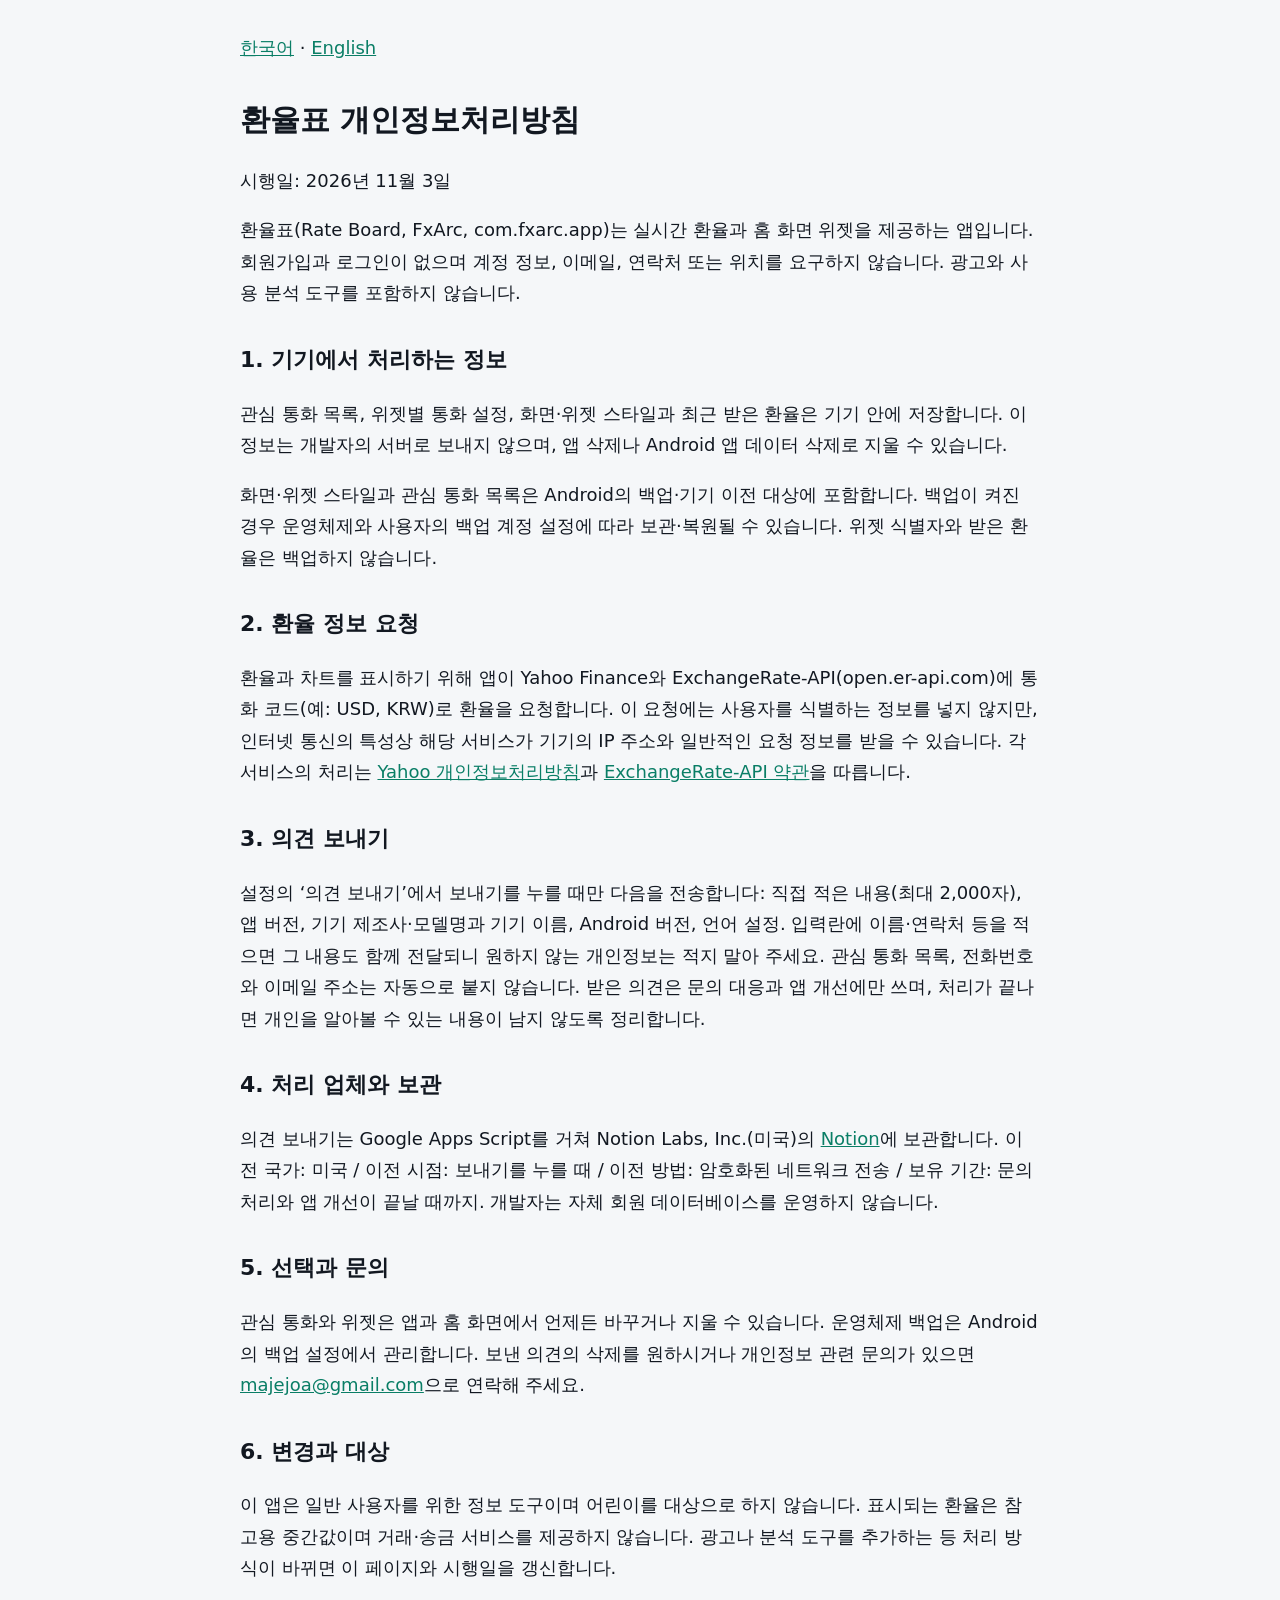
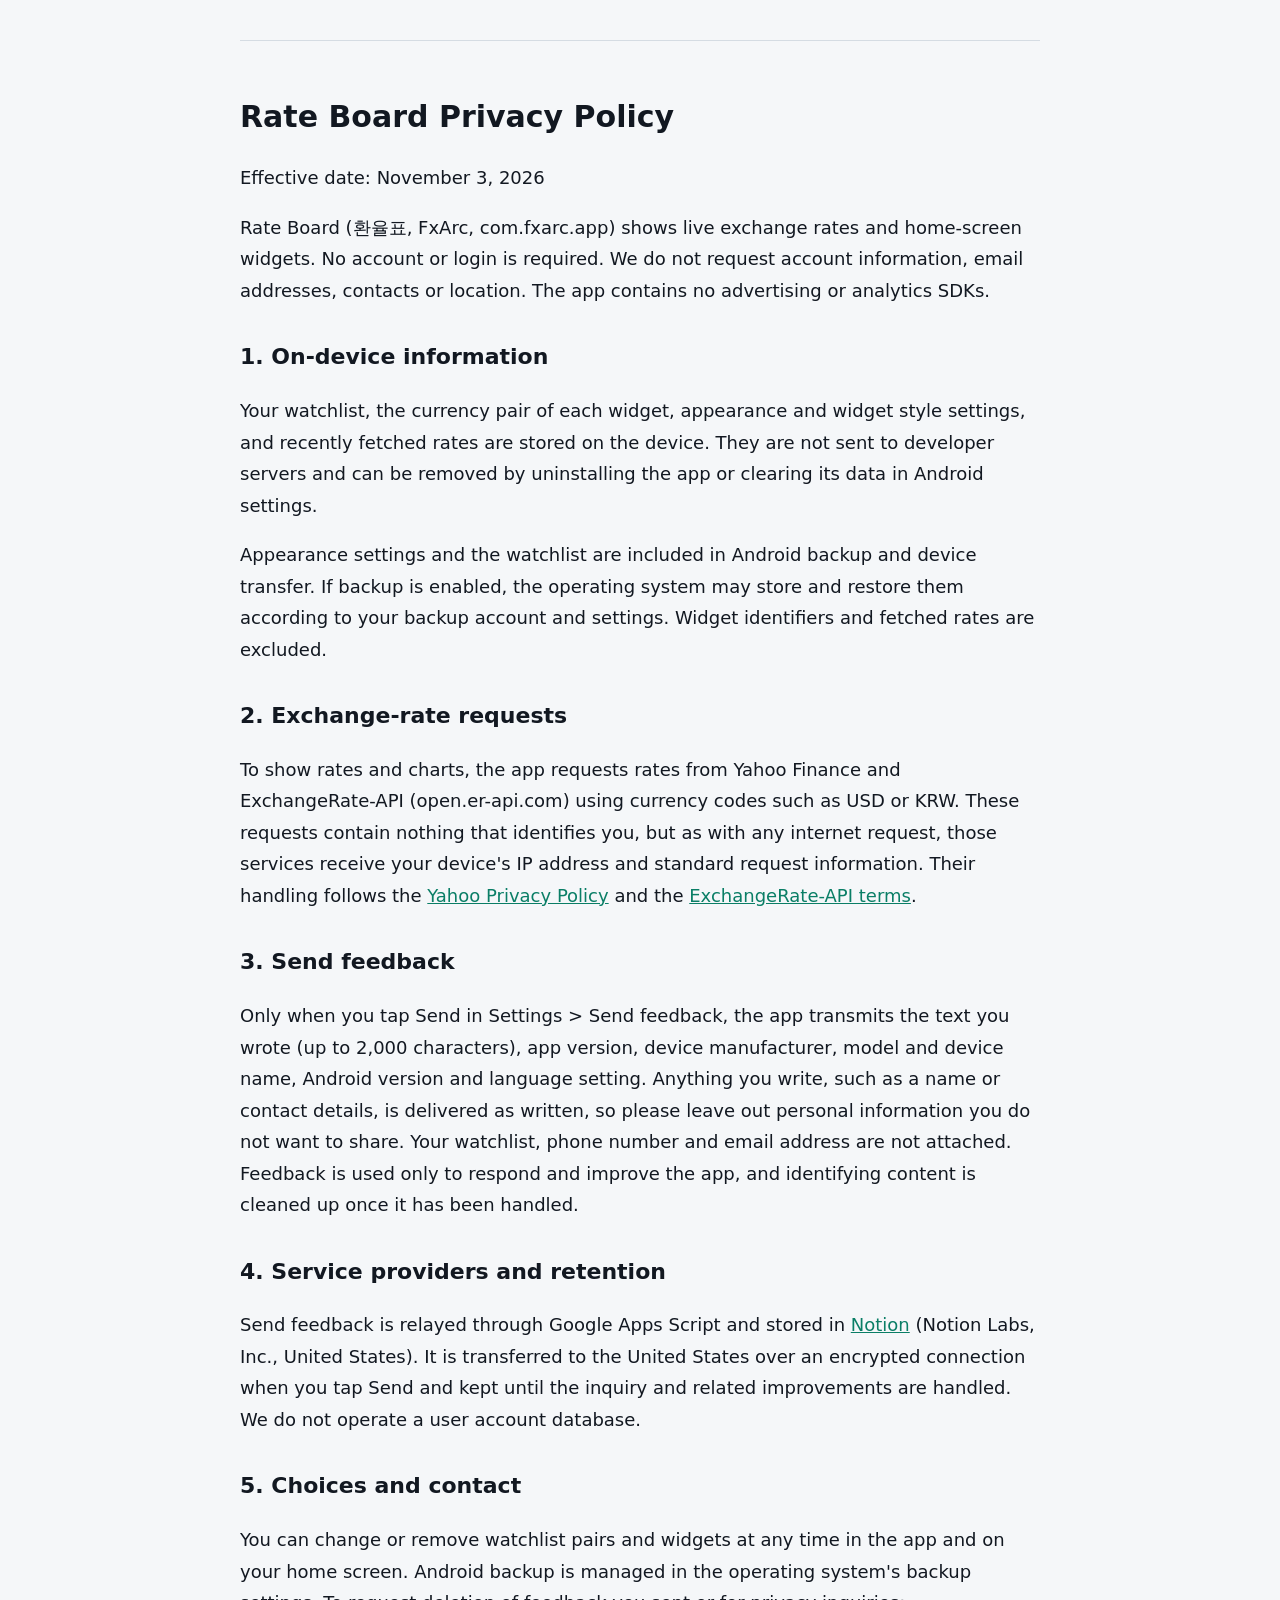
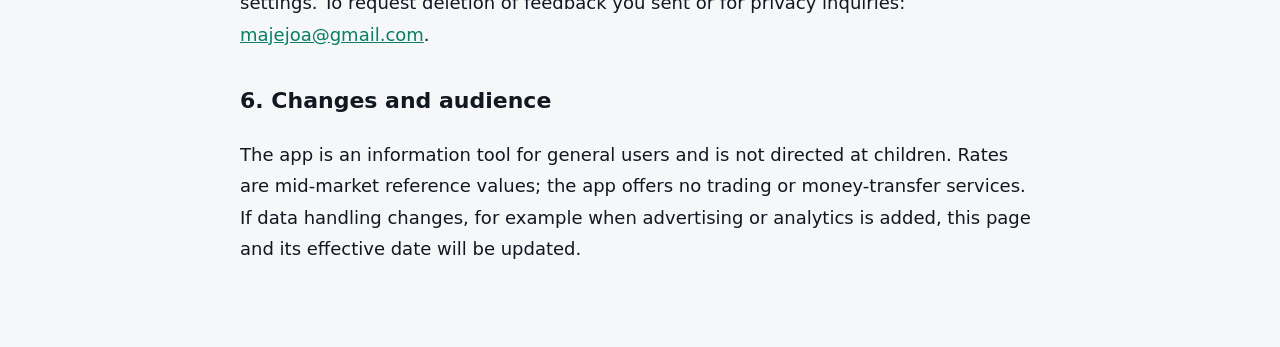
==== privacy.html @ fd6c63d9 "docs: add Rate Board privacy policy and landing page" ====
<!doctype html>
<html lang="ko"><head><meta charset="utf-8"><meta name="viewport" content="width=device-width,initial-scale=1"><title>환율표 개인정보처리방침 · Rate Board Privacy Policy</title><link rel="stylesheet" href="style.css"></head>
<body><main>
<nav><a href="#ko">한국어</a> · <a href="#en">English</a></nav>
<section id="ko">
<h1>환율표 개인정보처리방침</h1><p>시행일: 2026년 11월 3일</p>
<p>환율표(Rate Board, FxArc, com.fxarc.app)는 실시간 환율과 홈 화면 위젯을 제공하는 앱입니다. 회원가입과 로그인이 없으며 계정 정보, 이메일, 연락처 또는 위치를 요구하지 않습니다. 광고와 사용 분석 도구를 포함하지 않습니다.</p>
<h2>1. 기기에서 처리하는 정보</h2><p>관심 통화 목록, 위젯별 통화 설정, 화면·위젯 스타일과 최근 받은 환율은 기기 안에 저장합니다. 이 정보는 개발자의 서버로 보내지 않으며, 앱 삭제나 Android 앱 데이터 삭제로 지울 수 있습니다.</p><p>화면·위젯 스타일과 관심 통화 목록은 Android의 백업·기기 이전 대상에 포함합니다. 백업이 켜진 경우 운영체제와 사용자의 백업 계정 설정에 따라 보관·복원될 수 있습니다. 위젯 식별자와 받은 환율은 백업하지 않습니다.</p>
<h2>2. 환율 정보 요청</h2><p>환율과 차트를 표시하기 위해 앱이 Yahoo Finance와 ExchangeRate-API(open.er-api.com)에 통화 코드(예: USD, KRW)로 환율을 요청합니다. 이 요청에는 사용자를 식별하는 정보를 넣지 않지만, 인터넷 통신의 특성상 해당 서비스가 기기의 IP 주소와 일반적인 요청 정보를 받을 수 있습니다. 각 서비스의 처리는 <a href="https://legal.yahoo.com/us/en/yahoo/privacy/index.html">Yahoo 개인정보처리방침</a>과 <a href="https://www.exchangerate-api.com/terms">ExchangeRate-API 약관</a>을 따릅니다.</p>
<h2>3. 의견 보내기</h2><p>설정의 ‘의견 보내기’에서 보내기를 누를 때만 다음을 전송합니다: 직접 적은 내용(최대 2,000자), 앱 버전, 기기 제조사·모델명과 기기 이름, Android 버전, 언어 설정. 입력란에 이름·연락처 등을 적으면 그 내용도 함께 전달되니 원하지 않는 개인정보는 적지 말아 주세요. 관심 통화 목록, 전화번호와 이메일 주소는 자동으로 붙지 않습니다. 받은 의견은 문의 대응과 앱 개선에만 쓰며, 처리가 끝나면 개인을 알아볼 수 있는 내용이 남지 않도록 정리합니다.</p>
<h2>4. 처리 업체와 보관</h2><p>의견 보내기는 Google Apps Script를 거쳐 Notion Labs, Inc.(미국)의 <a href="https://www.notion.com/notion/privacy">Notion</a>에 보관합니다. 이전 국가: 미국 / 이전 시점: 보내기를 누를 때 / 이전 방법: 암호화된 네트워크 전송 / 보유 기간: 문의 처리와 앱 개선이 끝날 때까지. 개발자는 자체 회원 데이터베이스를 운영하지 않습니다.</p>
<h2>5. 선택과 문의</h2><p>관심 통화와 위젯은 앱과 홈 화면에서 언제든 바꾸거나 지울 수 있습니다. 운영체제 백업은 Android의 백업 설정에서 관리합니다. 보낸 의견의 삭제를 원하시거나 개인정보 관련 문의가 있으면 <a href="mailto:majejoa@gmail.com">majejoa@gmail.com</a>으로 연락해 주세요.</p>
<h2>6. 변경과 대상</h2><p>이 앱은 일반 사용자를 위한 정보 도구이며 어린이를 대상으로 하지 않습니다. 표시되는 환율은 참고용 중간값이며 거래·송금 서비스를 제공하지 않습니다. 광고나 분석 도구를 추가하는 등 처리 방식이 바뀌면 이 페이지와 시행일을 갱신합니다.</p>
</section><hr><section id="en">
<h1>Rate Board Privacy Policy</h1><p>Effective date: November 3, 2026</p>
<p>Rate Board (환율표, FxArc, com.fxarc.app) shows live exchange rates and home-screen widgets. No account or login is required. We do not request account information, email addresses, contacts or location. The app contains no advertising or analytics SDKs.</p>
<h2>1. On-device information</h2><p>Your watchlist, the currency pair of each widget, appearance and widget style settings, and recently fetched rates are stored on the device. They are not sent to developer servers and can be removed by uninstalling the app or clearing its data in Android settings.</p><p>Appearance settings and the watchlist are included in Android backup and device transfer. If backup is enabled, the operating system may store and restore them according to your backup account and settings. Widget identifiers and fetched rates are excluded.</p>
<h2>2. Exchange-rate requests</h2><p>To show rates and charts, the app requests rates from Yahoo Finance and ExchangeRate-API (open.er-api.com) using currency codes such as USD or KRW. These requests contain nothing that identifies you, but as with any internet request, those services receive your device's IP address and standard request information. Their handling follows the <a href="https://legal.yahoo.com/us/en/yahoo/privacy/index.html">Yahoo Privacy Policy</a> and the <a href="https://www.exchangerate-api.com/terms">ExchangeRate-API terms</a>.</p>
<h2>3. Send feedback</h2><p>Only when you tap Send in Settings &gt; Send feedback, the app transmits the text you wrote (up to 2,000 characters), app version, device manufacturer, model and device name, Android version and language setting. Anything you write, such as a name or contact details, is delivered as written, so please leave out personal information you do not want to share. Your watchlist, phone number and email address are not attached. Feedback is used only to respond and improve the app, and identifying content is cleaned up once it has been handled.</p>
<h2>4. Service providers and retention</h2><p>Send feedback is relayed through Google Apps Script and stored in <a href="https://www.notion.com/notion/privacy">Notion</a> (Notion Labs, Inc., United States). It is transferred to the United States over an encrypted connection when you tap Send and kept until the inquiry and related improvements are handled. We do not operate a user account database.</p>
<h2>5. Choices and contact</h2><p>You can change or remove watchlist pairs and widgets at any time in the app and on your home screen. Android backup is managed in the operating system's backup settings. To request deletion of feedback you sent or for privacy inquiries: <a href="mailto:majejoa@gmail.com">majejoa@gmail.com</a>.</p>
<h2>6. Changes and audience</h2><p>The app is an information tool for general users and is not directed at children. Rates are mid-market reference values; the app offers no trading or money-transfer services. If data handling changes, for example when advertising or analytics is added, this page and its effective date will be updated.</p>
</section></main></body></html>
---- style.css ----
:root{color-scheme:light}body{margin:0;background:#F5F7F9;color:#121821;font:18px/1.75 system-ui,sans-serif}main{max-width:800px;margin:auto;padding:32px 24px 64px}nav{margin-bottom:36px}a{color:#0A7E66}h1{font-size:30px;line-height:1.35}h2{margin-top:32px;font-size:22px}hr{margin:56px 0;border:0;border-top:1px solid #D5DCE3}pre{white-space:pre-wrap;font-size:14px;line-height:1.6}
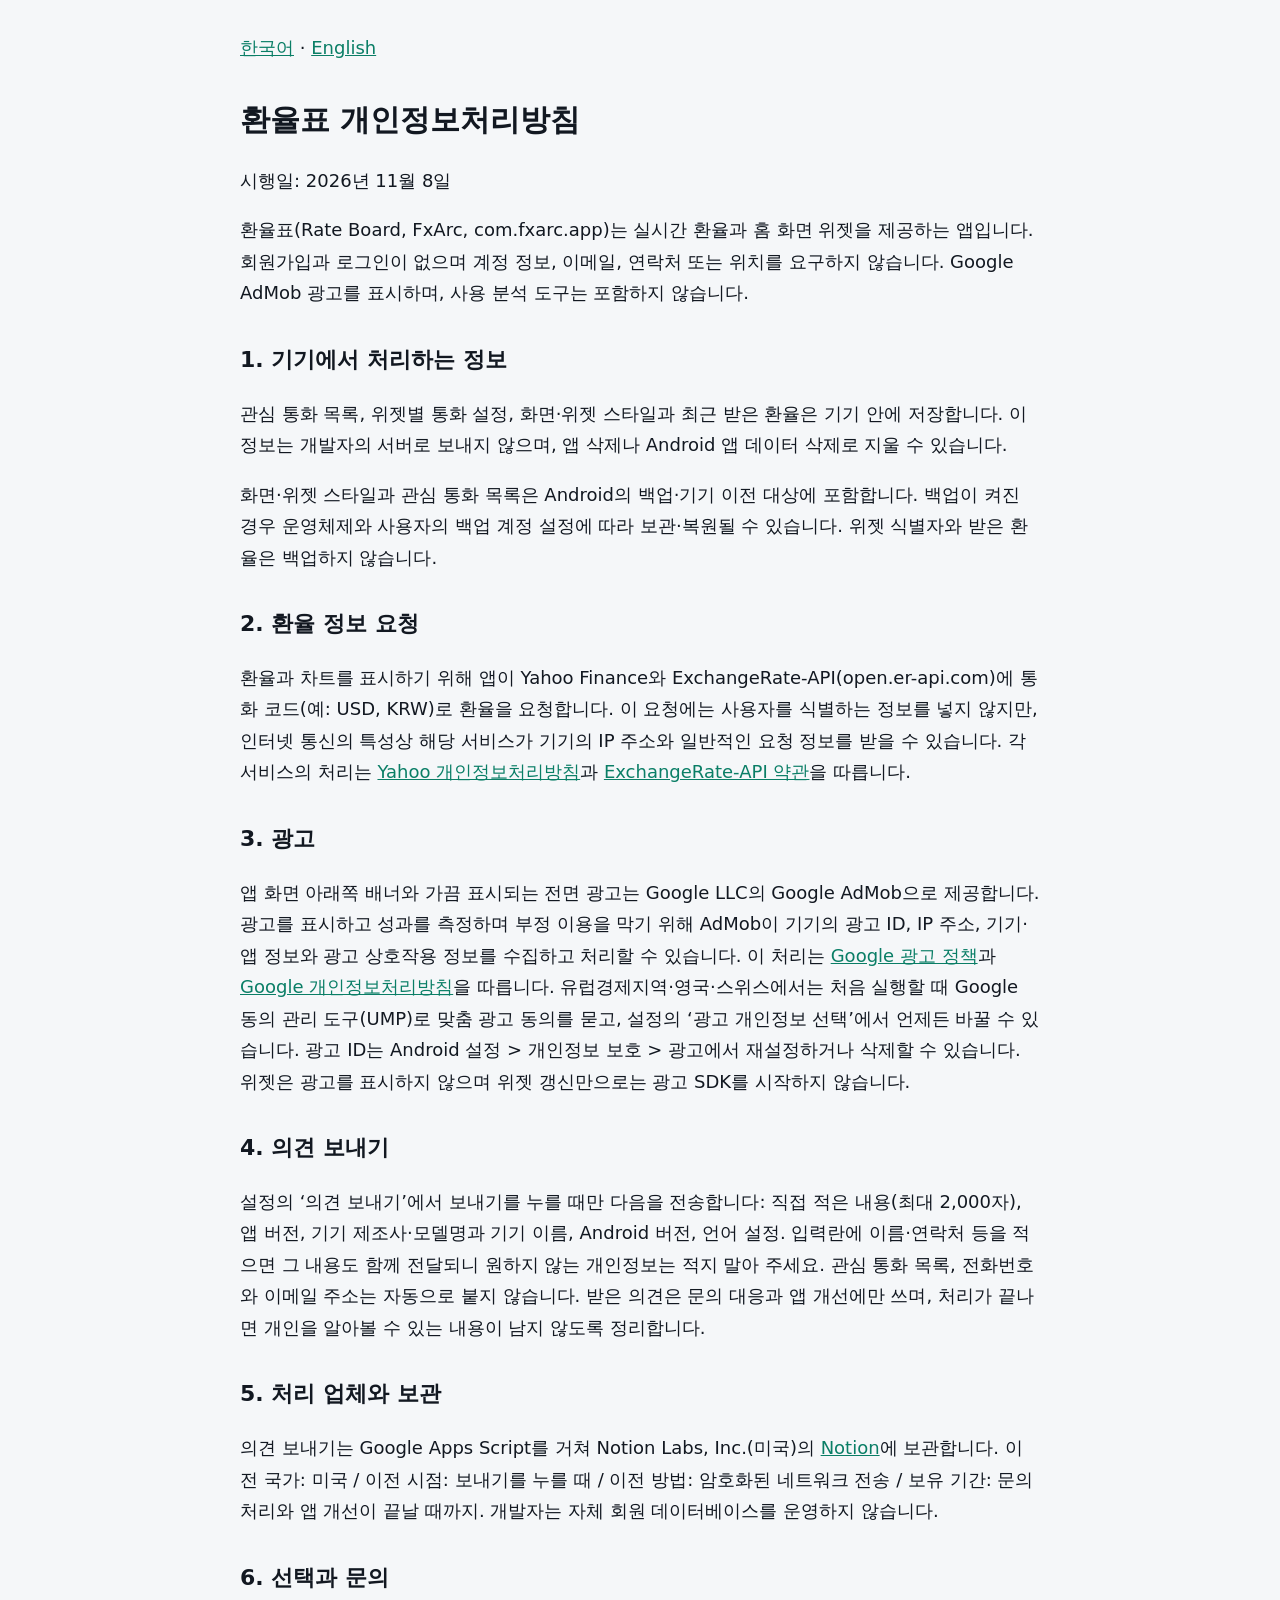
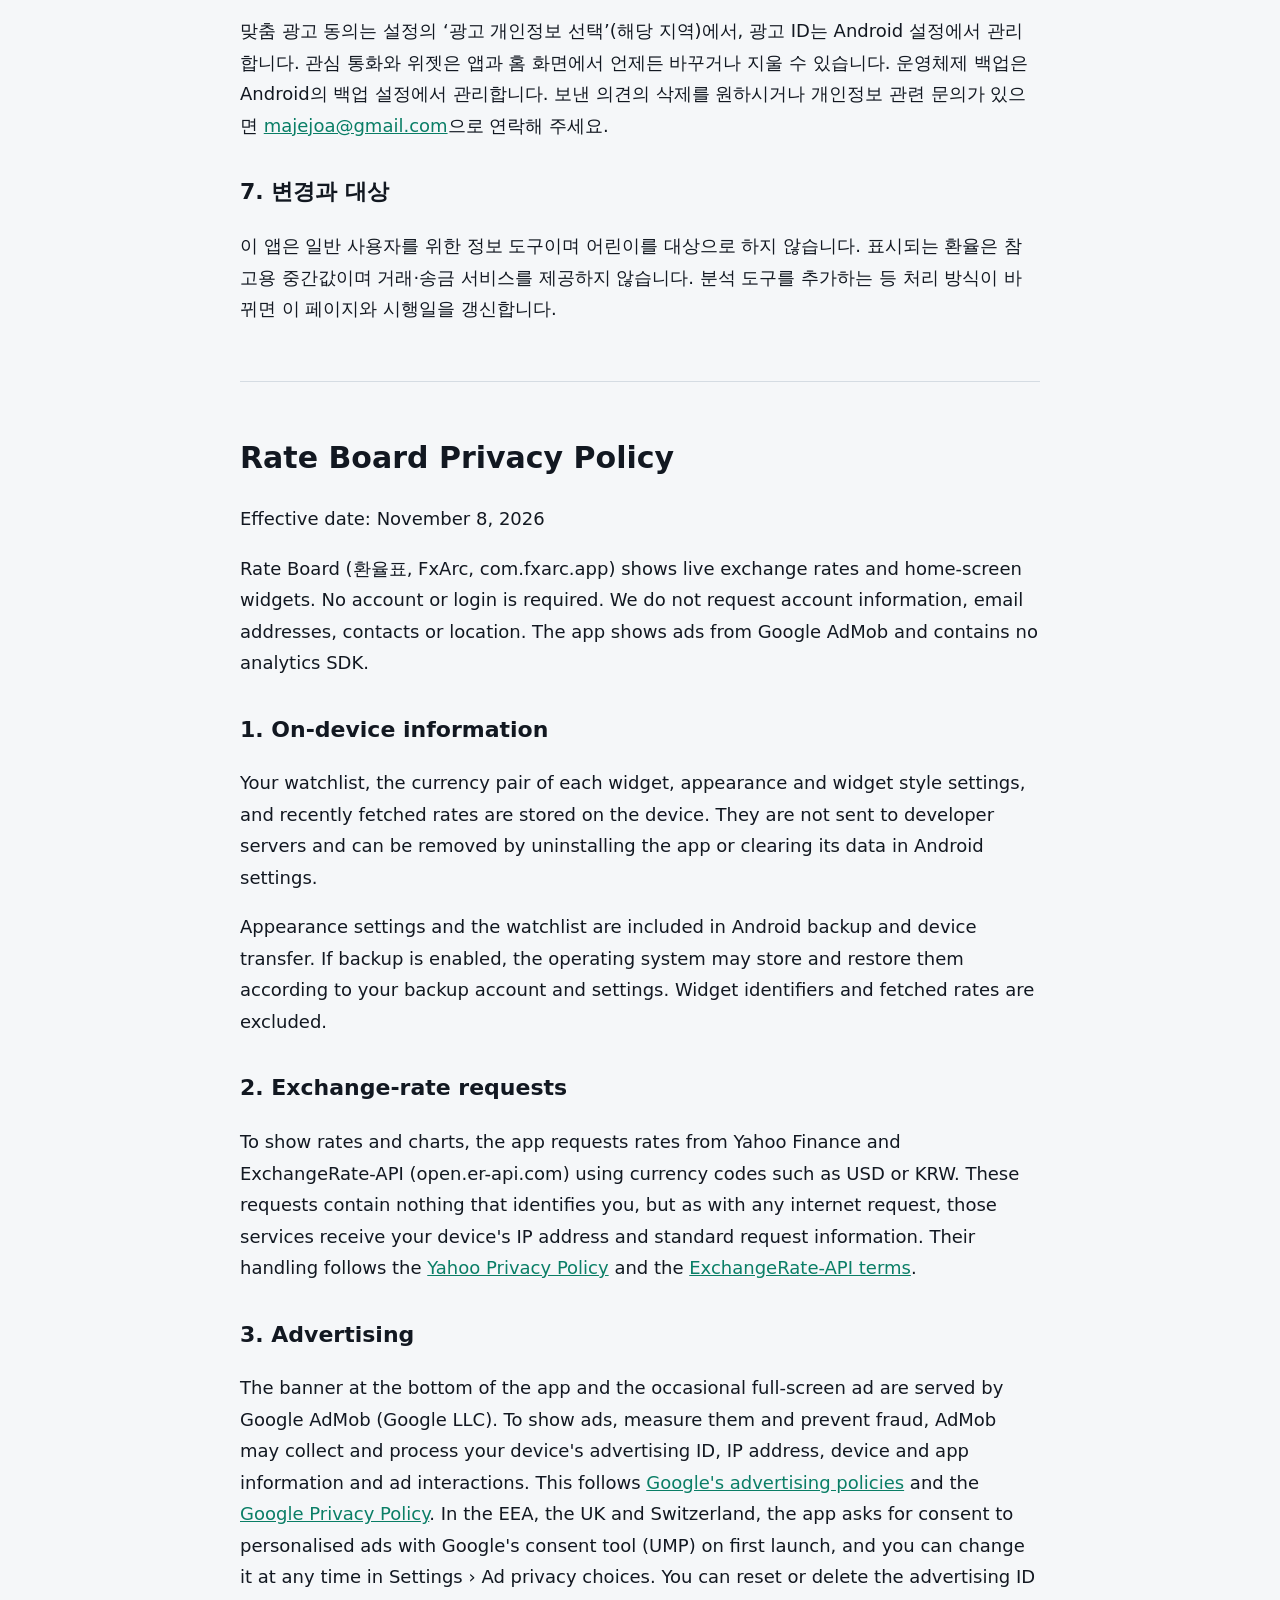
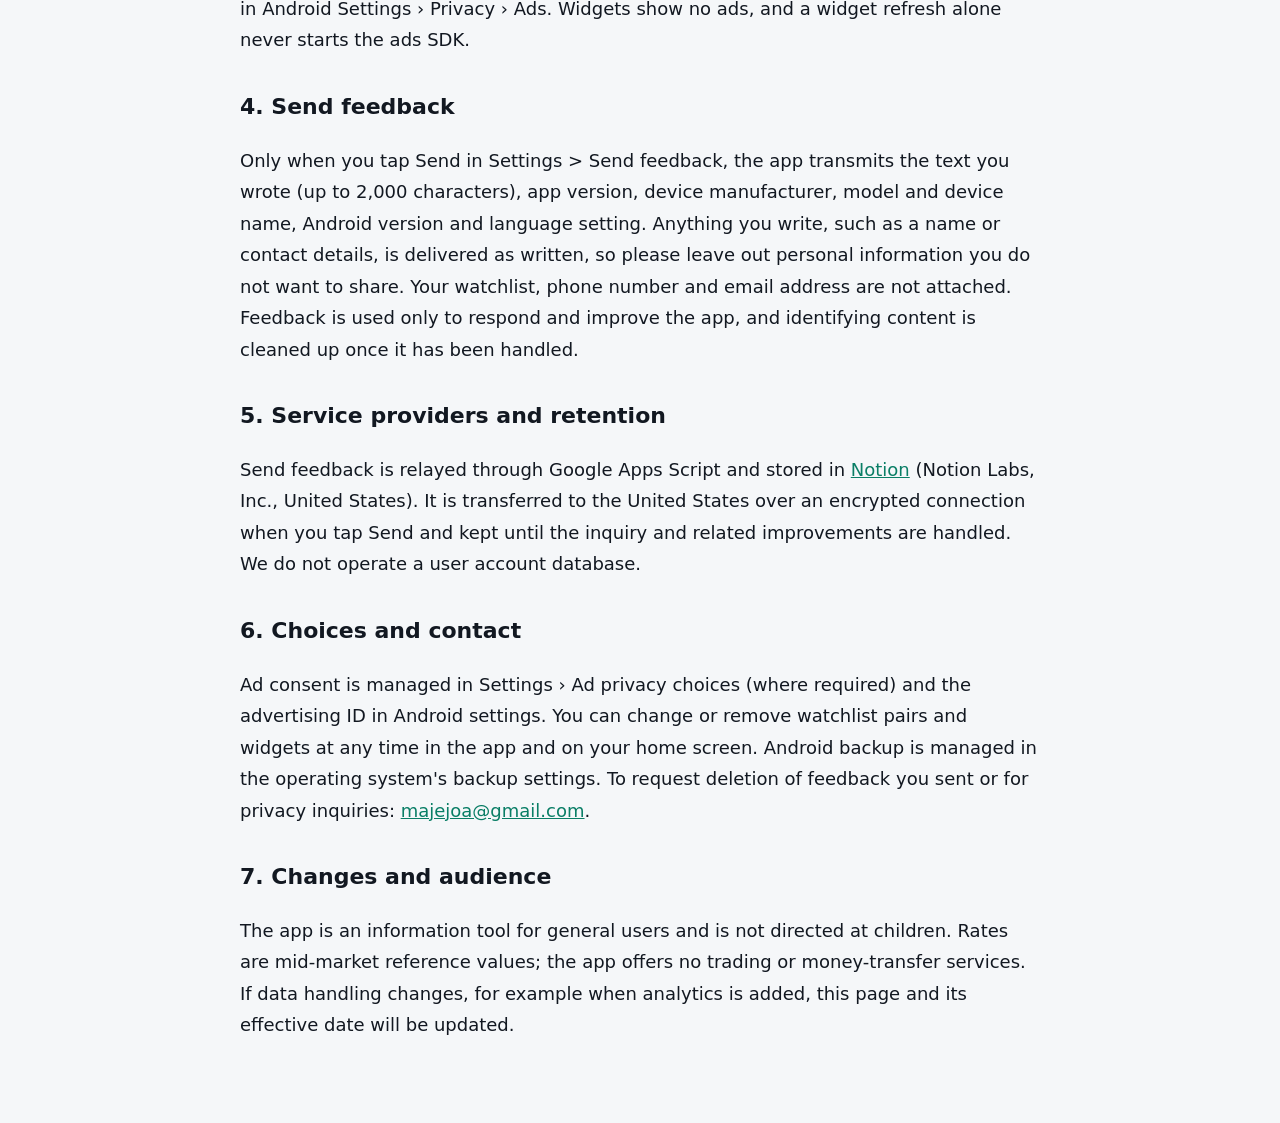
==== commit e0f559fd: "privacy: disclose Google AdMob ads (effective 2026-11-08) Co-Authored-By: Claude Opus 5.5 <noreply@a" ====
--- a/privacy.html
+++ b/privacy.html
@@ -3,21 +3,21 @@
 <body><main>
 <nav><a href="#ko">한국어</a> · <a href="#en">English</a></nav>
 <section id="ko">
-<h1>환율표 개인정보처리방침</h1><p>시행일: 2026년 11월 3일</p>
-<p>환율표(Rate Board, FxArc, com.fxarc.app)는 실시간 환율과 홈 화면 위젯을 제공하는 앱입니다. 회원가입과 로그인이 없으며 계정 정보, 이메일, 연락처 또는 위치를 요구하지 않습니다. 광고와 사용 분석 도구를 포함하지 않습니다.</p>
+<h1>환율표 개인정보처리방침</h1><p>시행일: 2026년 11월 8일</p>
+<p>환율표(Rate Board, FxArc, com.fxarc.app)는 실시간 환율과 홈 화면 위젯을 제공하는 앱입니다. 회원가입과 로그인이 없으며 계정 정보, 이메일, 연락처 또는 위치를 요구하지 않습니다. Google AdMob 광고를 표시하며, 사용 분석 도구는 포함하지 않습니다.</p>
 <h2>1. 기기에서 처리하는 정보</h2><p>관심 통화 목록, 위젯별 통화 설정, 화면·위젯 스타일과 최근 받은 환율은 기기 안에 저장합니다. 이 정보는 개발자의 서버로 보내지 않으며, 앱 삭제나 Android 앱 데이터 삭제로 지울 수 있습니다.</p><p>화면·위젯 스타일과 관심 통화 목록은 Android의 백업·기기 이전 대상에 포함합니다. 백업이 켜진 경우 운영체제와 사용자의 백업 계정 설정에 따라 보관·복원될 수 있습니다. 위젯 식별자와 받은 환율은 백업하지 않습니다.</p>
 <h2>2. 환율 정보 요청</h2><p>환율과 차트를 표시하기 위해 앱이 Yahoo Finance와 ExchangeRate-API(open.er-api.com)에 통화 코드(예: USD, KRW)로 환율을 요청합니다. 이 요청에는 사용자를 식별하는 정보를 넣지 않지만, 인터넷 통신의 특성상 해당 서비스가 기기의 IP 주소와 일반적인 요청 정보를 받을 수 있습니다. 각 서비스의 처리는 <a href="https://legal.yahoo.com/us/en/yahoo/privacy/index.html">Yahoo 개인정보처리방침</a>과 <a href="https://www.exchangerate-api.com/terms">ExchangeRate-API 약관</a>을 따릅니다.</p>
-<h2>3. 의견 보내기</h2><p>설정의 ‘의견 보내기’에서 보내기를 누를 때만 다음을 전송합니다: 직접 적은 내용(최대 2,000자), 앱 버전, 기기 제조사·모델명과 기기 이름, Android 버전, 언어 설정. 입력란에 이름·연락처 등을 적으면 그 내용도 함께 전달되니 원하지 않는 개인정보는 적지 말아 주세요. 관심 통화 목록, 전화번호와 이메일 주소는 자동으로 붙지 않습니다. 받은 의견은 문의 대응과 앱 개선에만 쓰며, 처리가 끝나면 개인을 알아볼 수 있는 내용이 남지 않도록 정리합니다.</p>
-<h2>4. 처리 업체와 보관</h2><p>의견 보내기는 Google Apps Script를 거쳐 Notion Labs, Inc.(미국)의 <a href="https://www.notion.com/notion/privacy">Notion</a>에 보관합니다. 이전 국가: 미국 / 이전 시점: 보내기를 누를 때 / 이전 방법: 암호화된 네트워크 전송 / 보유 기간: 문의 처리와 앱 개선이 끝날 때까지. 개발자는 자체 회원 데이터베이스를 운영하지 않습니다.</p>
-<h2>5. 선택과 문의</h2><p>관심 통화와 위젯은 앱과 홈 화면에서 언제든 바꾸거나 지울 수 있습니다. 운영체제 백업은 Android의 백업 설정에서 관리합니다. 보낸 의견의 삭제를 원하시거나 개인정보 관련 문의가 있으면 <a href="mailto:majejoa@gmail.com">majejoa@gmail.com</a>으로 연락해 주세요.</p>
-<h2>6. 변경과 대상</h2><p>이 앱은 일반 사용자를 위한 정보 도구이며 어린이를 대상으로 하지 않습니다. 표시되는 환율은 참고용 중간값이며 거래·송금 서비스를 제공하지 않습니다. 광고나 분석 도구를 추가하는 등 처리 방식이 바뀌면 이 페이지와 시행일을 갱신합니다.</p>
+<h2>3. 광고</h2><p>앱 화면 아래쪽 배너와 가끔 표시되는 전면 광고는 Google LLC의 Google AdMob으로 제공합니다. 광고를 표시하고 성과를 측정하며 부정 이용을 막기 위해 AdMob이 기기의 광고 ID, IP 주소, 기기·앱 정보와 광고 상호작용 정보를 수집하고 처리할 수 있습니다. 이 처리는 <a href="https://policies.google.com/technologies/ads">Google 광고 정책</a>과 <a href="https://policies.google.com/privacy">Google 개인정보처리방침</a>을 따릅니다. 유럽경제지역·영국·스위스에서는 처음 실행할 때 Google 동의 관리 도구(UMP)로 맞춤 광고 동의를 묻고, 설정의 ‘광고 개인정보 선택’에서 언제든 바꿀 수 있습니다. 광고 ID는 Android 설정 &gt; 개인정보 보호 &gt; 광고에서 재설정하거나 삭제할 수 있습니다. 위젯은 광고를 표시하지 않으며 위젯 갱신만으로는 광고 SDK를 시작하지 않습니다.</p><h2>4. 의견 보내기</h2><p>설정의 ‘의견 보내기’에서 보내기를 누를 때만 다음을 전송합니다: 직접 적은 내용(최대 2,000자), 앱 버전, 기기 제조사·모델명과 기기 이름, Android 버전, 언어 설정. 입력란에 이름·연락처 등을 적으면 그 내용도 함께 전달되니 원하지 않는 개인정보는 적지 말아 주세요. 관심 통화 목록, 전화번호와 이메일 주소는 자동으로 붙지 않습니다. 받은 의견은 문의 대응과 앱 개선에만 쓰며, 처리가 끝나면 개인을 알아볼 수 있는 내용이 남지 않도록 정리합니다.</p>
+<h2>5. 처리 업체와 보관</h2><p>의견 보내기는 Google Apps Script를 거쳐 Notion Labs, Inc.(미국)의 <a href="https://www.notion.com/notion/privacy">Notion</a>에 보관합니다. 이전 국가: 미국 / 이전 시점: 보내기를 누를 때 / 이전 방법: 암호화된 네트워크 전송 / 보유 기간: 문의 처리와 앱 개선이 끝날 때까지. 개발자는 자체 회원 데이터베이스를 운영하지 않습니다.</p>
+<h2>6. 선택과 문의</h2><p>맞춤 광고 동의는 설정의 ‘광고 개인정보 선택’(해당 지역)에서, 광고 ID는 Android 설정에서 관리합니다. 관심 통화와 위젯은 앱과 홈 화면에서 언제든 바꾸거나 지울 수 있습니다. 운영체제 백업은 Android의 백업 설정에서 관리합니다. 보낸 의견의 삭제를 원하시거나 개인정보 관련 문의가 있으면 <a href="mailto:majejoa@gmail.com">majejoa@gmail.com</a>으로 연락해 주세요.</p>
+<h2>7. 변경과 대상</h2><p>이 앱은 일반 사용자를 위한 정보 도구이며 어린이를 대상으로 하지 않습니다. 표시되는 환율은 참고용 중간값이며 거래·송금 서비스를 제공하지 않습니다. 분석 도구를 추가하는 등 처리 방식이 바뀌면 이 페이지와 시행일을 갱신합니다.</p>
 </section><hr><section id="en">
-<h1>Rate Board Privacy Policy</h1><p>Effective date: November 3, 2026</p>
-<p>Rate Board (환율표, FxArc, com.fxarc.app) shows live exchange rates and home-screen widgets. No account or login is required. We do not request account information, email addresses, contacts or location. The app contains no advertising or analytics SDKs.</p>
+<h1>Rate Board Privacy Policy</h1><p>Effective date: November 8, 2026</p>
+<p>Rate Board (환율표, FxArc, com.fxarc.app) shows live exchange rates and home-screen widgets. No account or login is required. We do not request account information, email addresses, contacts or location. The app shows ads from Google AdMob and contains no analytics SDK.</p>
 <h2>1. On-device information</h2><p>Your watchlist, the currency pair of each widget, appearance and widget style settings, and recently fetched rates are stored on the device. They are not sent to developer servers and can be removed by uninstalling the app or clearing its data in Android settings.</p><p>Appearance settings and the watchlist are included in Android backup and device transfer. If backup is enabled, the operating system may store and restore them according to your backup account and settings. Widget identifiers and fetched rates are excluded.</p>
 <h2>2. Exchange-rate requests</h2><p>To show rates and charts, the app requests rates from Yahoo Finance and ExchangeRate-API (open.er-api.com) using currency codes such as USD or KRW. These requests contain nothing that identifies you, but as with any internet request, those services receive your device's IP address and standard request information. Their handling follows the <a href="https://legal.yahoo.com/us/en/yahoo/privacy/index.html">Yahoo Privacy Policy</a> and the <a href="https://www.exchangerate-api.com/terms">ExchangeRate-API terms</a>.</p>
-<h2>3. Send feedback</h2><p>Only when you tap Send in Settings &gt; Send feedback, the app transmits the text you wrote (up to 2,000 characters), app version, device manufacturer, model and device name, Android version and language setting. Anything you write, such as a name or contact details, is delivered as written, so please leave out personal information you do not want to share. Your watchlist, phone number and email address are not attached. Feedback is used only to respond and improve the app, and identifying content is cleaned up once it has been handled.</p>
-<h2>4. Service providers and retention</h2><p>Send feedback is relayed through Google Apps Script and stored in <a href="https://www.notion.com/notion/privacy">Notion</a> (Notion Labs, Inc., United States). It is transferred to the United States over an encrypted connection when you tap Send and kept until the inquiry and related improvements are handled. We do not operate a user account database.</p>
-<h2>5. Choices and contact</h2><p>You can change or remove watchlist pairs and widgets at any time in the app and on your home screen. Android backup is managed in the operating system's backup settings. To request deletion of feedback you sent or for privacy inquiries: <a href="mailto:majejoa@gmail.com">majejoa@gmail.com</a>.</p>
-<h2>6. Changes and audience</h2><p>The app is an information tool for general users and is not directed at children. Rates are mid-market reference values; the app offers no trading or money-transfer services. If data handling changes, for example when advertising or analytics is added, this page and its effective date will be updated.</p>
+<h2>3. Advertising</h2><p>The banner at the bottom of the app and the occasional full-screen ad are served by Google AdMob (Google LLC). To show ads, measure them and prevent fraud, AdMob may collect and process your device's advertising ID, IP address, device and app information and ad interactions. This follows <a href="https://policies.google.com/technologies/ads">Google's advertising policies</a> and the <a href="https://policies.google.com/privacy">Google Privacy Policy</a>. In the EEA, the UK and Switzerland, the app asks for consent to personalised ads with Google's consent tool (UMP) on first launch, and you can change it at any time in Settings › Ad privacy choices. You can reset or delete the advertising ID in Android Settings › Privacy › Ads. Widgets show no ads, and a widget refresh alone never starts the ads SDK.</p><h2>4. Send feedback</h2><p>Only when you tap Send in Settings &gt; Send feedback, the app transmits the text you wrote (up to 2,000 characters), app version, device manufacturer, model and device name, Android version and language setting. Anything you write, such as a name or contact details, is delivered as written, so please leave out personal information you do not want to share. Your watchlist, phone number and email address are not attached. Feedback is used only to respond and improve the app, and identifying content is cleaned up once it has been handled.</p>
+<h2>5. Service providers and retention</h2><p>Send feedback is relayed through Google Apps Script and stored in <a href="https://www.notion.com/notion/privacy">Notion</a> (Notion Labs, Inc., United States). It is transferred to the United States over an encrypted connection when you tap Send and kept until the inquiry and related improvements are handled. We do not operate a user account database.</p>
+<h2>6. Choices and contact</h2><p>Ad consent is managed in Settings › Ad privacy choices (where required) and the advertising ID in Android settings. You can change or remove watchlist pairs and widgets at any time in the app and on your home screen. Android backup is managed in the operating system's backup settings. To request deletion of feedback you sent or for privacy inquiries: <a href="mailto:majejoa@gmail.com">majejoa@gmail.com</a>.</p>
+<h2>7. Changes and audience</h2><p>The app is an information tool for general users and is not directed at children. Rates are mid-market reference values; the app offers no trading or money-transfer services. If data handling changes, for example when analytics is added, this page and its effective date will be updated.</p>
 </section></main></body></html>
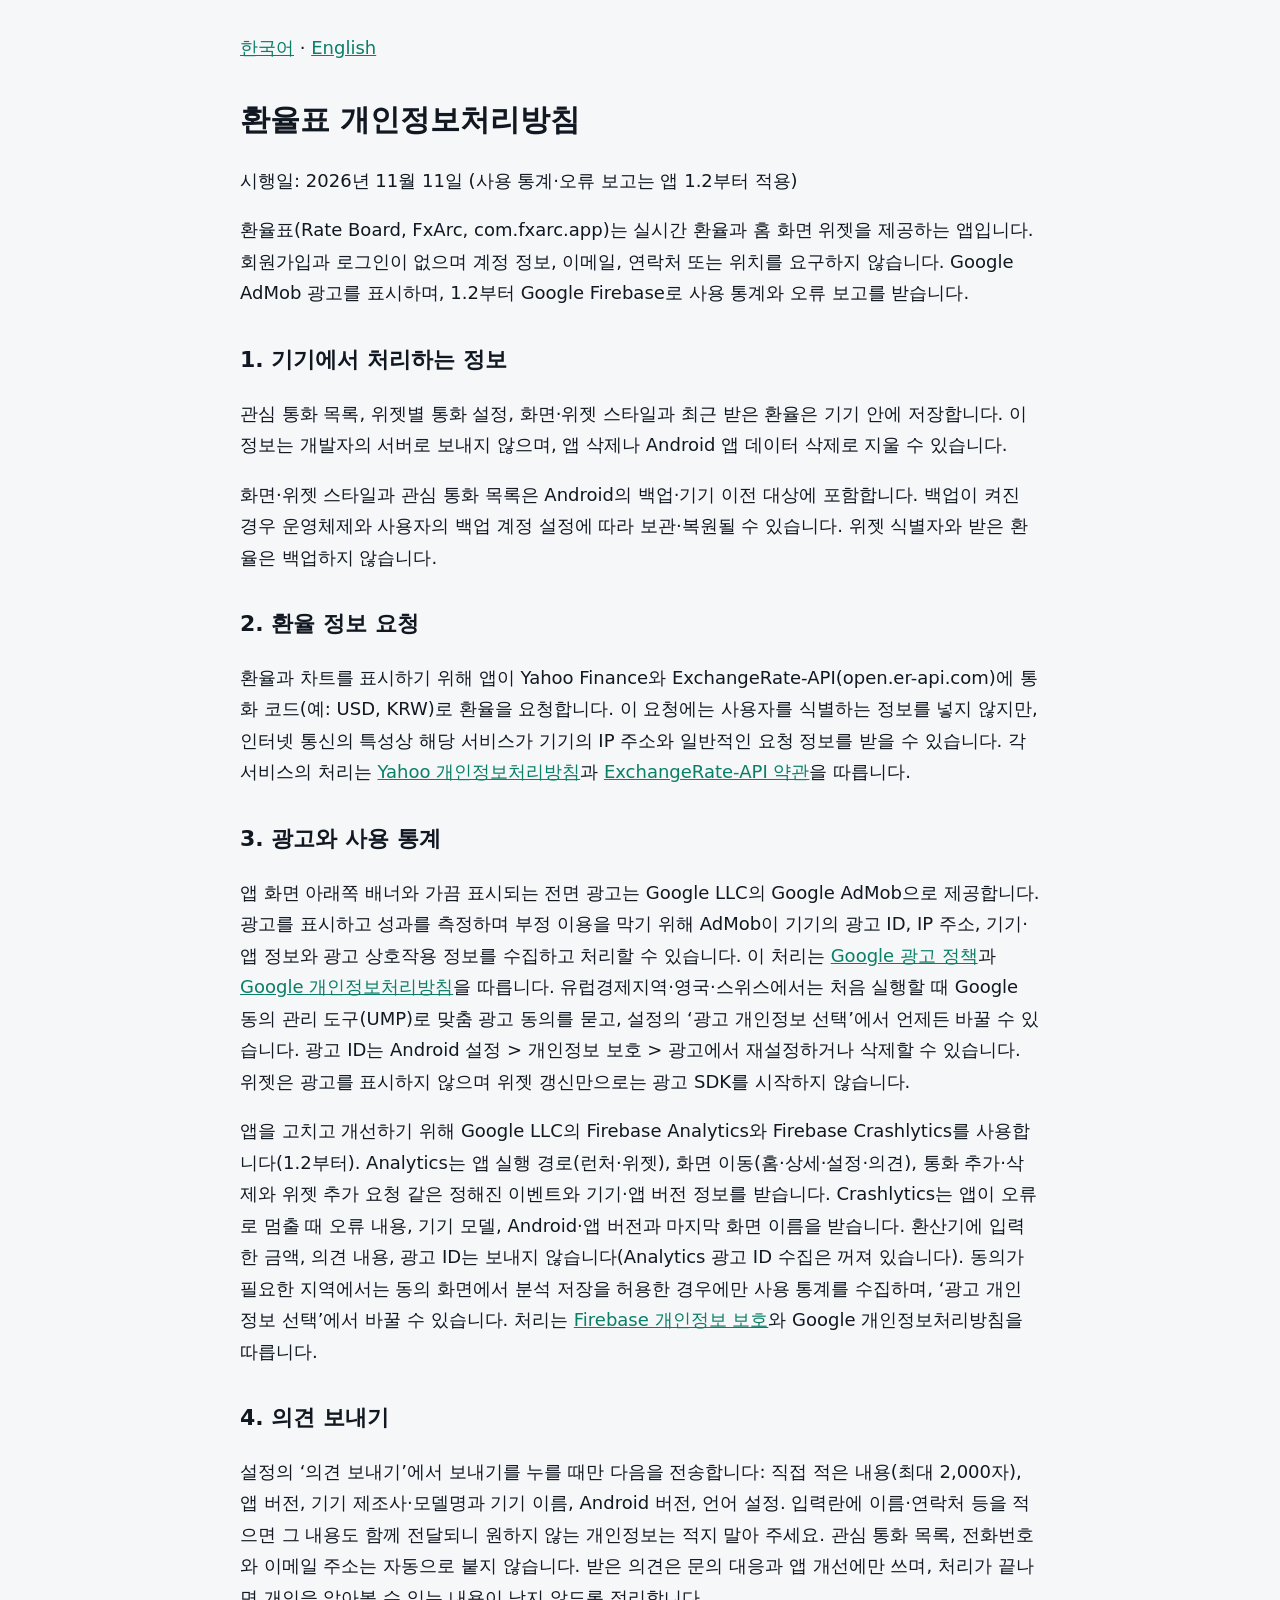
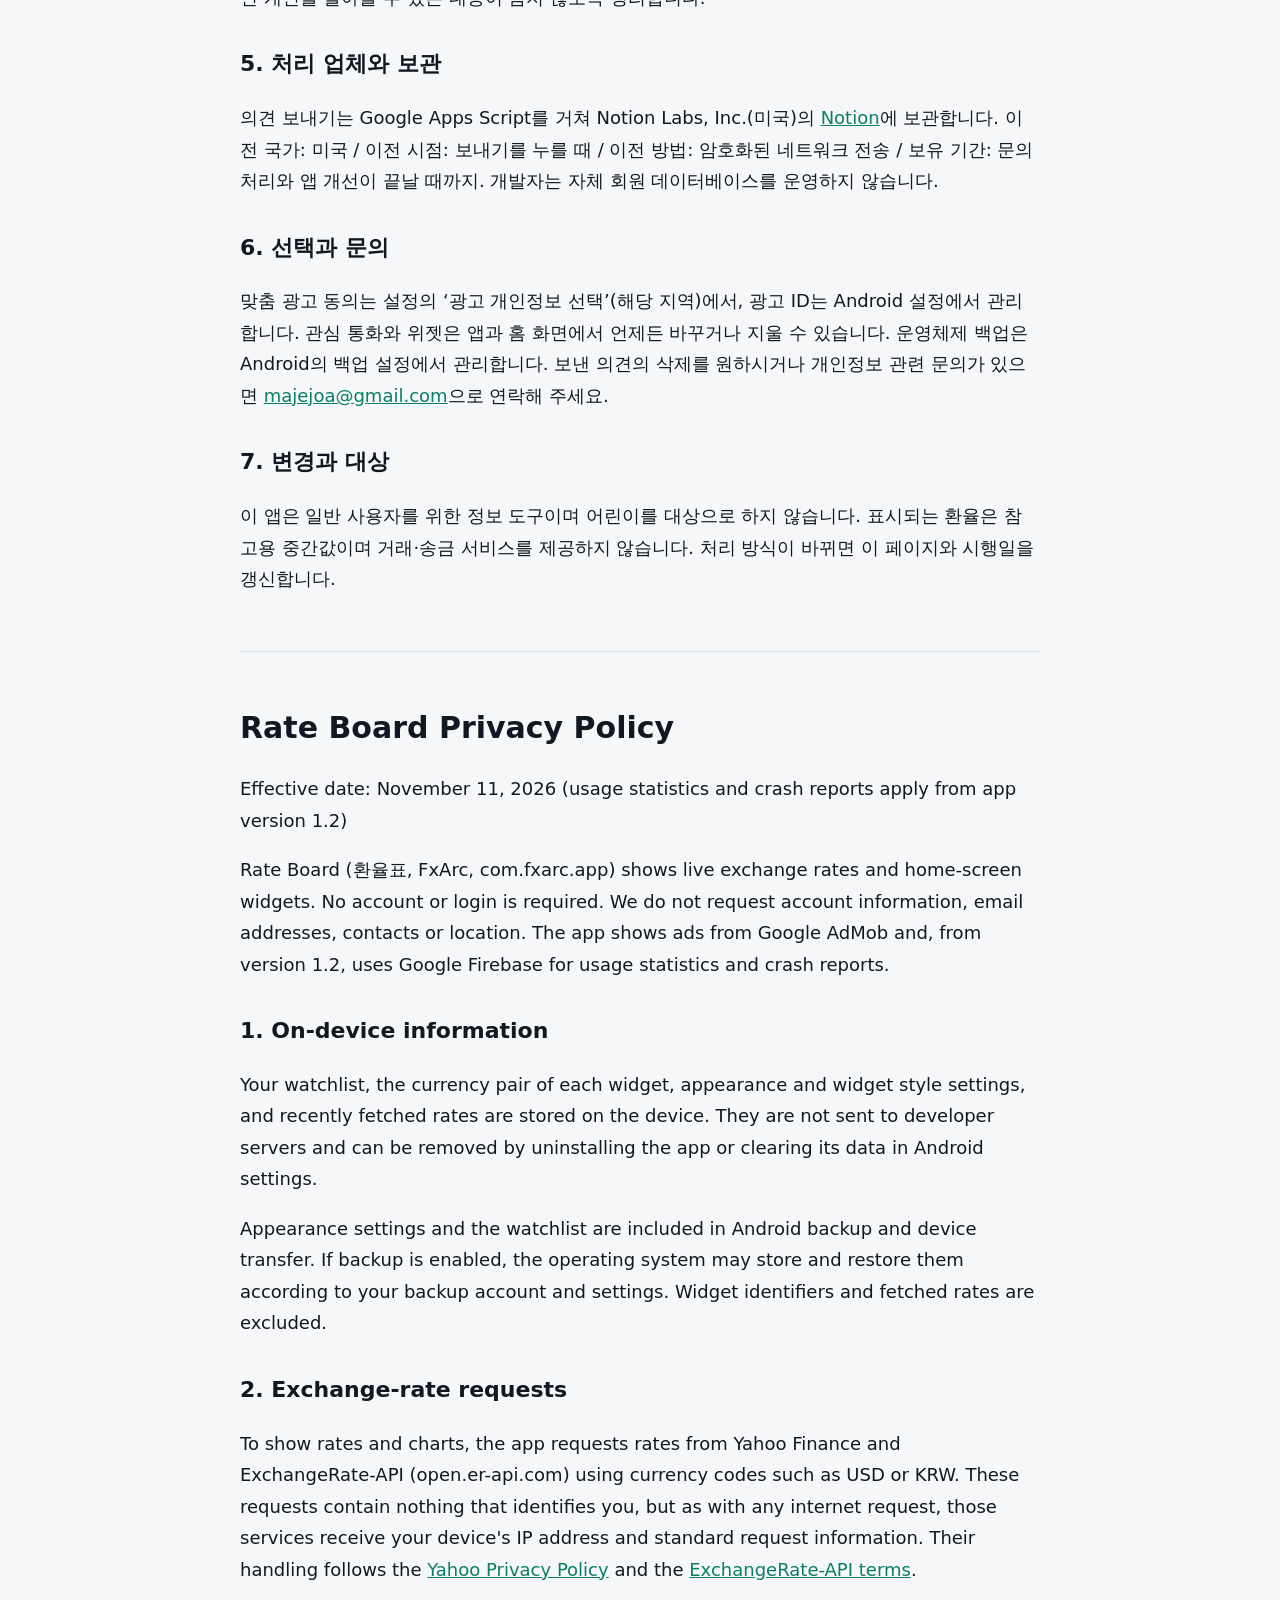
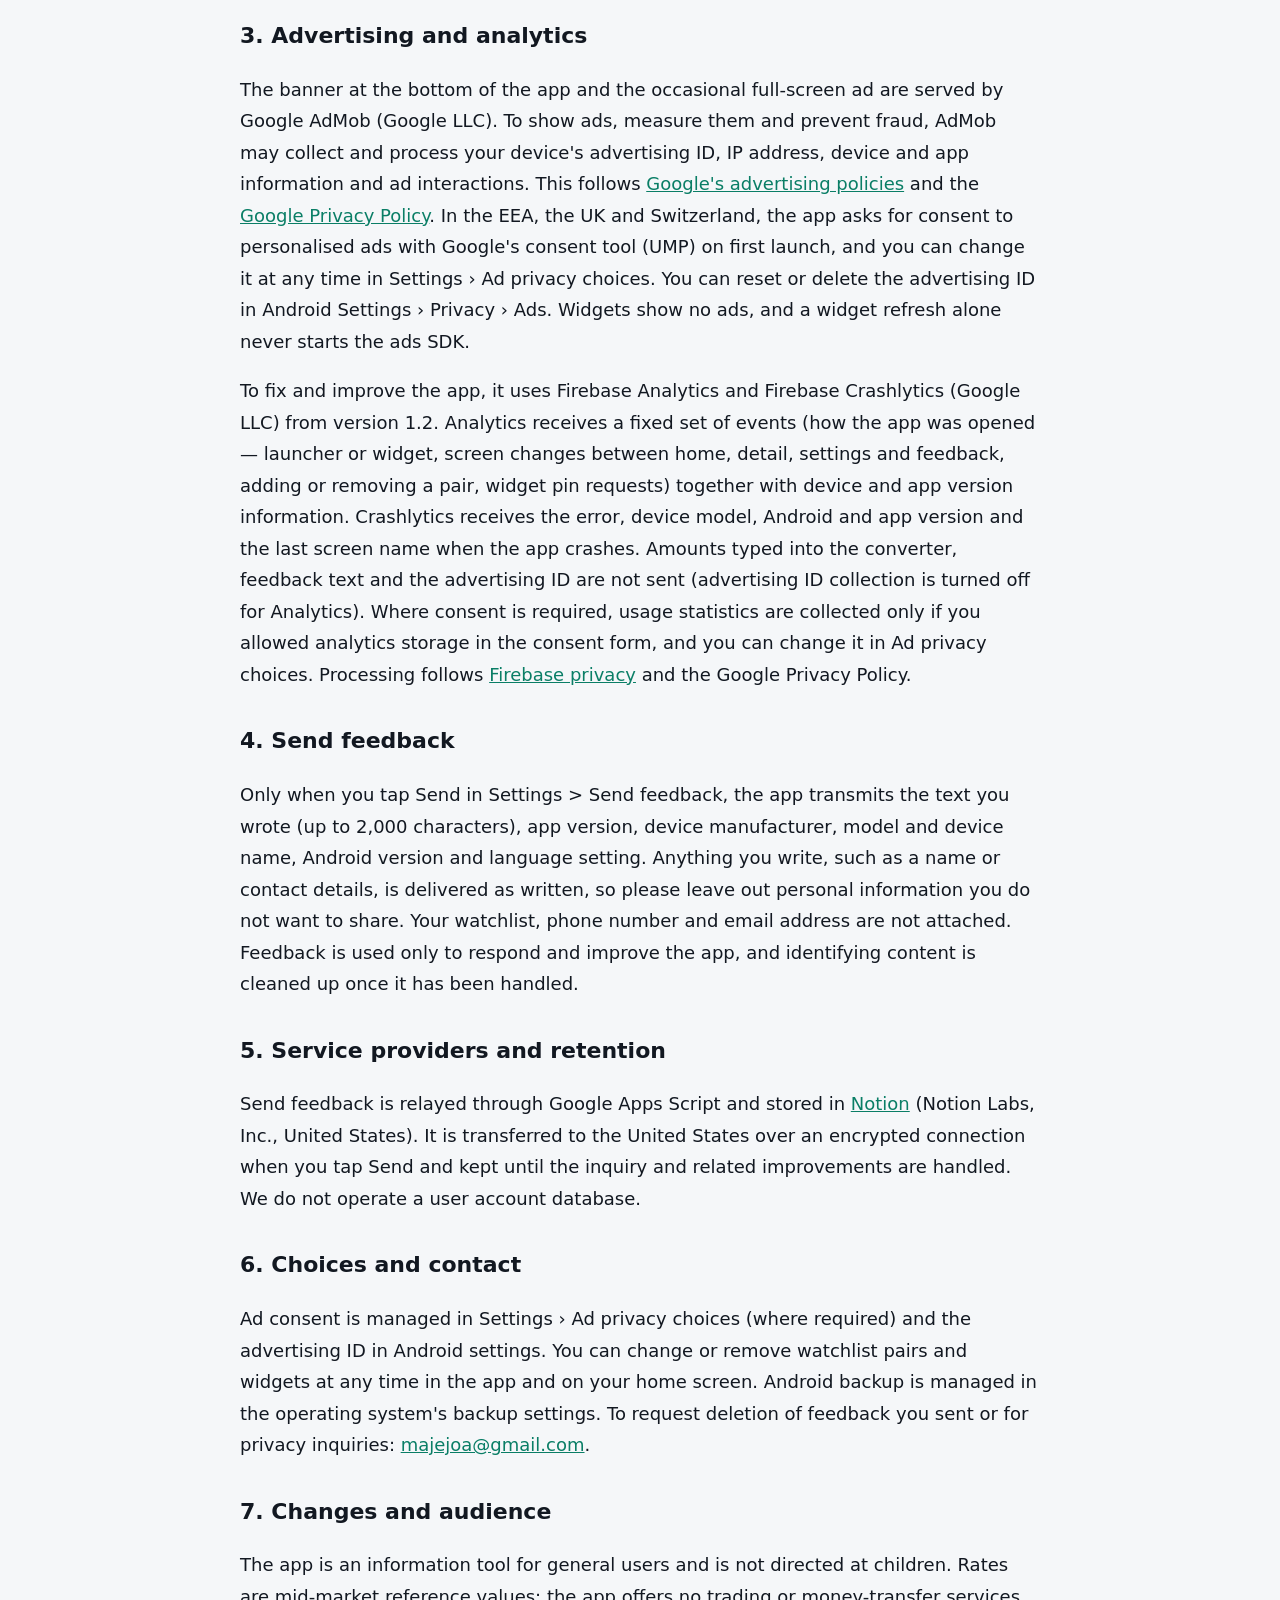
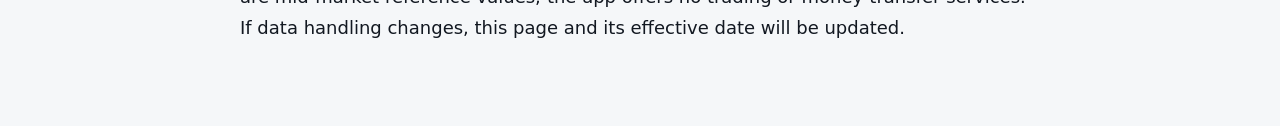
==== commit d071beb8: "privacy: disclose Firebase Analytics and Crashlytics (effective 2026-11-11) Co-Authored-By: Claude O" ====
--- a/privacy.html
+++ b/privacy.html
@@ -3,21 +3,21 @@
 <body><main>
 <nav><a href="#ko">한국어</a> · <a href="#en">English</a></nav>
 <section id="ko">
-<h1>환율표 개인정보처리방침</h1><p>시행일: 2026년 11월 8일</p>
-<p>환율표(Rate Board, FxArc, com.fxarc.app)는 실시간 환율과 홈 화면 위젯을 제공하는 앱입니다. 회원가입과 로그인이 없으며 계정 정보, 이메일, 연락처 또는 위치를 요구하지 않습니다. Google AdMob 광고를 표시하며, 사용 분석 도구는 포함하지 않습니다.</p>
+<h1>환율표 개인정보처리방침</h1><p>시행일: 2026년 11월 11일 (사용 통계·오류 보고는 앱 1.2부터 적용)</p>
+<p>환율표(Rate Board, FxArc, com.fxarc.app)는 실시간 환율과 홈 화면 위젯을 제공하는 앱입니다. 회원가입과 로그인이 없으며 계정 정보, 이메일, 연락처 또는 위치를 요구하지 않습니다. Google AdMob 광고를 표시하며, 1.2부터 Google Firebase로 사용 통계와 오류 보고를 받습니다.</p>
 <h2>1. 기기에서 처리하는 정보</h2><p>관심 통화 목록, 위젯별 통화 설정, 화면·위젯 스타일과 최근 받은 환율은 기기 안에 저장합니다. 이 정보는 개발자의 서버로 보내지 않으며, 앱 삭제나 Android 앱 데이터 삭제로 지울 수 있습니다.</p><p>화면·위젯 스타일과 관심 통화 목록은 Android의 백업·기기 이전 대상에 포함합니다. 백업이 켜진 경우 운영체제와 사용자의 백업 계정 설정에 따라 보관·복원될 수 있습니다. 위젯 식별자와 받은 환율은 백업하지 않습니다.</p>
 <h2>2. 환율 정보 요청</h2><p>환율과 차트를 표시하기 위해 앱이 Yahoo Finance와 ExchangeRate-API(open.er-api.com)에 통화 코드(예: USD, KRW)로 환율을 요청합니다. 이 요청에는 사용자를 식별하는 정보를 넣지 않지만, 인터넷 통신의 특성상 해당 서비스가 기기의 IP 주소와 일반적인 요청 정보를 받을 수 있습니다. 각 서비스의 처리는 <a href="https://legal.yahoo.com/us/en/yahoo/privacy/index.html">Yahoo 개인정보처리방침</a>과 <a href="https://www.exchangerate-api.com/terms">ExchangeRate-API 약관</a>을 따릅니다.</p>
-<h2>3. 광고</h2><p>앱 화면 아래쪽 배너와 가끔 표시되는 전면 광고는 Google LLC의 Google AdMob으로 제공합니다. 광고를 표시하고 성과를 측정하며 부정 이용을 막기 위해 AdMob이 기기의 광고 ID, IP 주소, 기기·앱 정보와 광고 상호작용 정보를 수집하고 처리할 수 있습니다. 이 처리는 <a href="https://policies.google.com/technologies/ads">Google 광고 정책</a>과 <a href="https://policies.google.com/privacy">Google 개인정보처리방침</a>을 따릅니다. 유럽경제지역·영국·스위스에서는 처음 실행할 때 Google 동의 관리 도구(UMP)로 맞춤 광고 동의를 묻고, 설정의 ‘광고 개인정보 선택’에서 언제든 바꿀 수 있습니다. 광고 ID는 Android 설정 &gt; 개인정보 보호 &gt; 광고에서 재설정하거나 삭제할 수 있습니다. 위젯은 광고를 표시하지 않으며 위젯 갱신만으로는 광고 SDK를 시작하지 않습니다.</p><h2>4. 의견 보내기</h2><p>설정의 ‘의견 보내기’에서 보내기를 누를 때만 다음을 전송합니다: 직접 적은 내용(최대 2,000자), 앱 버전, 기기 제조사·모델명과 기기 이름, Android 버전, 언어 설정. 입력란에 이름·연락처 등을 적으면 그 내용도 함께 전달되니 원하지 않는 개인정보는 적지 말아 주세요. 관심 통화 목록, 전화번호와 이메일 주소는 자동으로 붙지 않습니다. 받은 의견은 문의 대응과 앱 개선에만 쓰며, 처리가 끝나면 개인을 알아볼 수 있는 내용이 남지 않도록 정리합니다.</p>
+<h2>3. 광고와 사용 통계</h2><p>앱 화면 아래쪽 배너와 가끔 표시되는 전면 광고는 Google LLC의 Google AdMob으로 제공합니다. 광고를 표시하고 성과를 측정하며 부정 이용을 막기 위해 AdMob이 기기의 광고 ID, IP 주소, 기기·앱 정보와 광고 상호작용 정보를 수집하고 처리할 수 있습니다. 이 처리는 <a href="https://policies.google.com/technologies/ads">Google 광고 정책</a>과 <a href="https://policies.google.com/privacy">Google 개인정보처리방침</a>을 따릅니다. 유럽경제지역·영국·스위스에서는 처음 실행할 때 Google 동의 관리 도구(UMP)로 맞춤 광고 동의를 묻고, 설정의 ‘광고 개인정보 선택’에서 언제든 바꿀 수 있습니다. 광고 ID는 Android 설정 &gt; 개인정보 보호 &gt; 광고에서 재설정하거나 삭제할 수 있습니다. 위젯은 광고를 표시하지 않으며 위젯 갱신만으로는 광고 SDK를 시작하지 않습니다.</p><p>앱을 고치고 개선하기 위해 Google LLC의 Firebase Analytics와 Firebase Crashlytics를 사용합니다(1.2부터). Analytics는 앱 실행 경로(런처·위젯), 화면 이동(홈·상세·설정·의견), 통화 추가·삭제와 위젯 추가 요청 같은 정해진 이벤트와 기기·앱 버전 정보를 받습니다. Crashlytics는 앱이 오류로 멈출 때 오류 내용, 기기 모델, Android·앱 버전과 마지막 화면 이름을 받습니다. 환산기에 입력한 금액, 의견 내용, 광고 ID는 보내지 않습니다(Analytics 광고 ID 수집은 꺼져 있습니다). 동의가 필요한 지역에서는 동의 화면에서 분석 저장을 허용한 경우에만 사용 통계를 수집하며, ‘광고 개인정보 선택’에서 바꿀 수 있습니다. 처리는 <a href="https://firebase.google.com/support/privacy">Firebase 개인정보 보호</a>와 Google 개인정보처리방침을 따릅니다.</p><h2>4. 의견 보내기</h2><p>설정의 ‘의견 보내기’에서 보내기를 누를 때만 다음을 전송합니다: 직접 적은 내용(최대 2,000자), 앱 버전, 기기 제조사·모델명과 기기 이름, Android 버전, 언어 설정. 입력란에 이름·연락처 등을 적으면 그 내용도 함께 전달되니 원하지 않는 개인정보는 적지 말아 주세요. 관심 통화 목록, 전화번호와 이메일 주소는 자동으로 붙지 않습니다. 받은 의견은 문의 대응과 앱 개선에만 쓰며, 처리가 끝나면 개인을 알아볼 수 있는 내용이 남지 않도록 정리합니다.</p>
 <h2>5. 처리 업체와 보관</h2><p>의견 보내기는 Google Apps Script를 거쳐 Notion Labs, Inc.(미국)의 <a href="https://www.notion.com/notion/privacy">Notion</a>에 보관합니다. 이전 국가: 미국 / 이전 시점: 보내기를 누를 때 / 이전 방법: 암호화된 네트워크 전송 / 보유 기간: 문의 처리와 앱 개선이 끝날 때까지. 개발자는 자체 회원 데이터베이스를 운영하지 않습니다.</p>
 <h2>6. 선택과 문의</h2><p>맞춤 광고 동의는 설정의 ‘광고 개인정보 선택’(해당 지역)에서, 광고 ID는 Android 설정에서 관리합니다. 관심 통화와 위젯은 앱과 홈 화면에서 언제든 바꾸거나 지울 수 있습니다. 운영체제 백업은 Android의 백업 설정에서 관리합니다. 보낸 의견의 삭제를 원하시거나 개인정보 관련 문의가 있으면 <a href="mailto:majejoa@gmail.com">majejoa@gmail.com</a>으로 연락해 주세요.</p>
-<h2>7. 변경과 대상</h2><p>이 앱은 일반 사용자를 위한 정보 도구이며 어린이를 대상으로 하지 않습니다. 표시되는 환율은 참고용 중간값이며 거래·송금 서비스를 제공하지 않습니다. 분석 도구를 추가하는 등 처리 방식이 바뀌면 이 페이지와 시행일을 갱신합니다.</p>
+<h2>7. 변경과 대상</h2><p>이 앱은 일반 사용자를 위한 정보 도구이며 어린이를 대상으로 하지 않습니다. 표시되는 환율은 참고용 중간값이며 거래·송금 서비스를 제공하지 않습니다. 처리 방식이 바뀌면 이 페이지와 시행일을 갱신합니다.</p>
 </section><hr><section id="en">
-<h1>Rate Board Privacy Policy</h1><p>Effective date: November 8, 2026</p>
-<p>Rate Board (환율표, FxArc, com.fxarc.app) shows live exchange rates and home-screen widgets. No account or login is required. We do not request account information, email addresses, contacts or location. The app shows ads from Google AdMob and contains no analytics SDK.</p>
+<h1>Rate Board Privacy Policy</h1><p>Effective date: November 11, 2026 (usage statistics and crash reports apply from app version 1.2)</p>
+<p>Rate Board (환율표, FxArc, com.fxarc.app) shows live exchange rates and home-screen widgets. No account or login is required. We do not request account information, email addresses, contacts or location. The app shows ads from Google AdMob and, from version 1.2, uses Google Firebase for usage statistics and crash reports.</p>
 <h2>1. On-device information</h2><p>Your watchlist, the currency pair of each widget, appearance and widget style settings, and recently fetched rates are stored on the device. They are not sent to developer servers and can be removed by uninstalling the app or clearing its data in Android settings.</p><p>Appearance settings and the watchlist are included in Android backup and device transfer. If backup is enabled, the operating system may store and restore them according to your backup account and settings. Widget identifiers and fetched rates are excluded.</p>
 <h2>2. Exchange-rate requests</h2><p>To show rates and charts, the app requests rates from Yahoo Finance and ExchangeRate-API (open.er-api.com) using currency codes such as USD or KRW. These requests contain nothing that identifies you, but as with any internet request, those services receive your device's IP address and standard request information. Their handling follows the <a href="https://legal.yahoo.com/us/en/yahoo/privacy/index.html">Yahoo Privacy Policy</a> and the <a href="https://www.exchangerate-api.com/terms">ExchangeRate-API terms</a>.</p>
-<h2>3. Advertising</h2><p>The banner at the bottom of the app and the occasional full-screen ad are served by Google AdMob (Google LLC). To show ads, measure them and prevent fraud, AdMob may collect and process your device's advertising ID, IP address, device and app information and ad interactions. This follows <a href="https://policies.google.com/technologies/ads">Google's advertising policies</a> and the <a href="https://policies.google.com/privacy">Google Privacy Policy</a>. In the EEA, the UK and Switzerland, the app asks for consent to personalised ads with Google's consent tool (UMP) on first launch, and you can change it at any time in Settings › Ad privacy choices. You can reset or delete the advertising ID in Android Settings › Privacy › Ads. Widgets show no ads, and a widget refresh alone never starts the ads SDK.</p><h2>4. Send feedback</h2><p>Only when you tap Send in Settings &gt; Send feedback, the app transmits the text you wrote (up to 2,000 characters), app version, device manufacturer, model and device name, Android version and language setting. Anything you write, such as a name or contact details, is delivered as written, so please leave out personal information you do not want to share. Your watchlist, phone number and email address are not attached. Feedback is used only to respond and improve the app, and identifying content is cleaned up once it has been handled.</p>
+<h2>3. Advertising and analytics</h2><p>The banner at the bottom of the app and the occasional full-screen ad are served by Google AdMob (Google LLC). To show ads, measure them and prevent fraud, AdMob may collect and process your device's advertising ID, IP address, device and app information and ad interactions. This follows <a href="https://policies.google.com/technologies/ads">Google's advertising policies</a> and the <a href="https://policies.google.com/privacy">Google Privacy Policy</a>. In the EEA, the UK and Switzerland, the app asks for consent to personalised ads with Google's consent tool (UMP) on first launch, and you can change it at any time in Settings › Ad privacy choices. You can reset or delete the advertising ID in Android Settings › Privacy › Ads. Widgets show no ads, and a widget refresh alone never starts the ads SDK.</p><p>To fix and improve the app, it uses Firebase Analytics and Firebase Crashlytics (Google LLC) from version 1.2. Analytics receives a fixed set of events (how the app was opened — launcher or widget, screen changes between home, detail, settings and feedback, adding or removing a pair, widget pin requests) together with device and app version information. Crashlytics receives the error, device model, Android and app version and the last screen name when the app crashes. Amounts typed into the converter, feedback text and the advertising ID are not sent (advertising ID collection is turned off for Analytics). Where consent is required, usage statistics are collected only if you allowed analytics storage in the consent form, and you can change it in Ad privacy choices. Processing follows <a href="https://firebase.google.com/support/privacy">Firebase privacy</a> and the Google Privacy Policy.</p><h2>4. Send feedback</h2><p>Only when you tap Send in Settings &gt; Send feedback, the app transmits the text you wrote (up to 2,000 characters), app version, device manufacturer, model and device name, Android version and language setting. Anything you write, such as a name or contact details, is delivered as written, so please leave out personal information you do not want to share. Your watchlist, phone number and email address are not attached. Feedback is used only to respond and improve the app, and identifying content is cleaned up once it has been handled.</p>
 <h2>5. Service providers and retention</h2><p>Send feedback is relayed through Google Apps Script and stored in <a href="https://www.notion.com/notion/privacy">Notion</a> (Notion Labs, Inc., United States). It is transferred to the United States over an encrypted connection when you tap Send and kept until the inquiry and related improvements are handled. We do not operate a user account database.</p>
 <h2>6. Choices and contact</h2><p>Ad consent is managed in Settings › Ad privacy choices (where required) and the advertising ID in Android settings. You can change or remove watchlist pairs and widgets at any time in the app and on your home screen. Android backup is managed in the operating system's backup settings. To request deletion of feedback you sent or for privacy inquiries: <a href="mailto:majejoa@gmail.com">majejoa@gmail.com</a>.</p>
-<h2>7. Changes and audience</h2><p>The app is an information tool for general users and is not directed at children. Rates are mid-market reference values; the app offers no trading or money-transfer services. If data handling changes, for example when analytics is added, this page and its effective date will be updated.</p>
+<h2>7. Changes and audience</h2><p>The app is an information tool for general users and is not directed at children. Rates are mid-market reference values; the app offers no trading or money-transfer services. If data handling changes, this page and its effective date will be updated.</p>
 </section></main></body></html>
